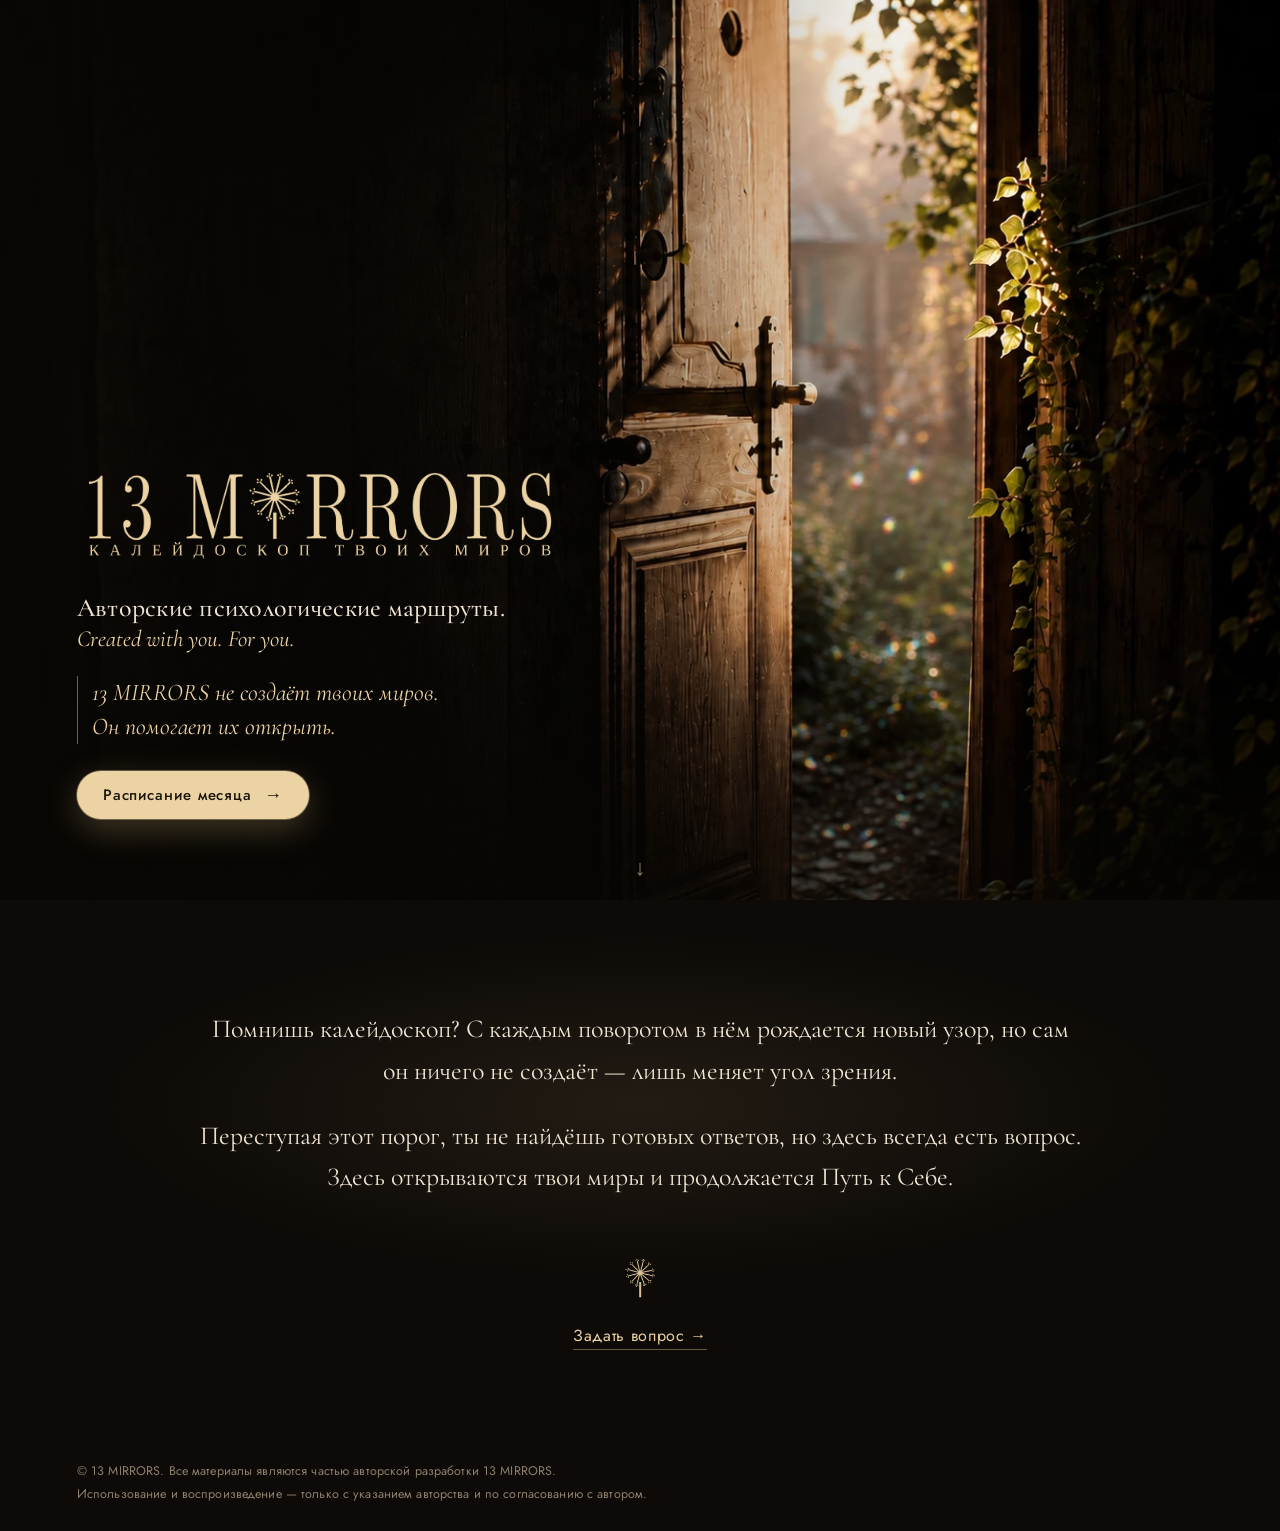
==== index.html @ 4e3cab02 "Гримуар: страница закрыта, пока в панели не включено «Страница открыта» (уводит на главную); ссылка " ====
<!DOCTYPE html>
<html lang="ru">
<head>
<meta charset="UTF-8">
<meta name="viewport" content="width=device-width, initial-scale=1.0, viewport-fit=cover">
<title>13 MIRRORS · Калейдоскоп твоих миров</title>
<meta name="description" content="Авторские психологические маршруты 13 MIRRORS. Created with you. For you.">
<meta property="og:type" content="website">
<meta property="og:site_name" content="13 MIRRORS">
<meta property="og:url" content="https://13mirrors.ru/">
<meta property="og:title" content="13 MIRRORS · Калейдоскоп твоих миров">
<meta property="og:description" content="Авторские психологические маршруты. Created with you. For you.">
<meta property="og:image" content="https://13mirrors.ru/assets/og.jpg">
<meta property="og:image:width" content="1200">
<meta property="og:image:height" content="630">
<meta property="vk:image" content="https://13mirrors.ru/assets/og.jpg">
<meta name="twitter:card" content="summary_large_image">
<meta name="theme-color" content="#0d0a07">
<link rel="icon" href="favicon.svg" type="image/svg+xml">
<link rel="apple-touch-icon" href="assets/apple-touch-icon.png">
<link rel="preload" as="image" href="assets/door-wide.webp" media="(min-aspect-ratio: 4/5)">
<link rel="preload" as="image" href="assets/door-tall.webp" media="(max-aspect-ratio: 4/5)">
<link rel="preconnect" href="https://fonts.googleapis.com">
<link rel="preconnect" href="https://fonts.gstatic.com" crossorigin>
<link rel="stylesheet" href="https://fonts.googleapis.com/css2?family=Cormorant+Garamond:ital,wght@0,400;0,500;0,600;1,400;1,500&family=Jost:wght@400;500&display=swap">
<style>
  :root{
    --night:#0d0a07; --gold:#ecd3a3; --gold-deep:#d9b57a; --cream:#efe4d2; --mute:#b8a88f;
    --serif:'Cormorant Garamond',Georgia,'Times New Roman',serif; --sans:'Jost',-apple-system,'Segoe UI',Roboto,sans-serif;
  }
  *{box-sizing:border-box}
  html,body{margin:0;height:100%}
  body{background:var(--night);color:var(--cream);font-family:var(--serif);-webkit-font-smoothing:antialiased}

  /* Картинка с дверью: на широком экране — на весь экран, текст слева на тёмном;
     на телефоне — вертикальная дверь сверху, мягко уходит в темноту, текст ниже на тёмном фоне */
  .hero{position:relative;min-height:100vh;min-height:100svh;display:flex;flex-direction:column;justify-content:flex-end;background:var(--night);overflow:hidden}
  .bg{position:absolute;inset:0;background:var(--img-wide,url(assets/door-wide.webp)) 62% 50%/cover no-repeat}
  .bg::after{content:"";position:absolute;inset:0;
    background:linear-gradient(90deg,rgba(9,7,4,.86) 0%,rgba(9,7,4,.55) 38%,rgba(9,7,4,.08) 66%,rgba(9,7,4,0) 80%),
               linear-gradient(0deg,rgba(9,7,4,.6) 0%,rgba(9,7,4,0) 32%)}
  @media (max-aspect-ratio:4/5){
    .bg{bottom:auto;height:60svh;background-image:var(--img-tall,url(assets/door-tall.webp));background-position:58% 22%}
    .bg::after{background:linear-gradient(180deg,rgba(9,7,4,0) 0%,rgba(9,7,4,0) 52%,rgba(9,7,4,.75) 80%,var(--night) 100%)}
    .hero{padding-top:44svh}
  }

  .inner{position:relative;width:100%;max-width:1320px;margin:0 auto;
    padding:40px clamp(20px,6vw,88px) calc(clamp(40px,9vh,96px) + env(safe-area-inset-bottom,0px));
    display:flex;flex-direction:column;align-items:flex-start;gap:clamp(18px,2.6vh,26px)}
  /* Логотип — картинка-трафарет: окрашивается в акцентный цвет (по умолчанию золотистый) */
  .logo{display:block;width:clamp(250px,38vw,540px);aspect-ratio:2454/545;background:var(--gold);
    -webkit-mask:url(assets/logo-gold.png) center/contain no-repeat;mask:url(assets/logo-gold.png) center/contain no-repeat}
  h1{margin:0}
  .lead{margin:0;display:flex;flex-direction:column;gap:2px}
  .lead b{font-weight:500;font-size:clamp(20px,2.2vw,26px);letter-spacing:.01em;color:var(--cream)}
  .lead i{font-style:italic;font-size:clamp(18px,1.9vw,23px);color:var(--gold)}
  .promise{margin:0;font-size:clamp(20px,2vw,24px);line-height:1.4;color:var(--gold);font-style:italic;padding-left:14px;border-left:1px solid rgba(236,211,163,.45)}
  .about{margin:0;max-width:29em;font-size:clamp(17px,1.55vw,20px);line-height:1.5;color:var(--mute)}

  .actions{display:flex;flex-wrap:wrap;align-items:center;gap:14px 26px;margin-top:4px}
  .btn{display:inline-flex;align-items:center;gap:12px;padding:15px 26px;border-radius:999px;text-decoration:none;
    background:var(--gold);color:var(--btn-ink,#1c150c);font:500 15px/1.2 var(--sans);letter-spacing:.06em;
    box-shadow:0 0 0 1px rgba(236,211,163,.35),0 10px 34px rgba(217,181,122,.28);transition:transform .18s ease,box-shadow .18s ease,background .18s}
  .btn:hover{transform:translateY(-1px);filter:brightness(1.06);box-shadow:0 0 0 1px rgba(236,211,163,.5),0 14px 40px rgba(217,181,122,.38)}
  .btn span[aria-hidden]{font-size:18px;line-height:1;transition:transform .18s}
  .btn:hover span[aria-hidden]{transform:translateX(3px)}
  .link{color:var(--gold);font:400 15px/1.2 var(--sans);letter-spacing:.04em;text-decoration:none;border-bottom:1px solid rgba(236,211,163,.4);padding-bottom:3px}
  .link:hover{border-bottom-color:var(--gold)}
  a:focus-visible{outline:2px solid var(--gold);outline-offset:4px}

  /* Стрелка «читать дальше» внизу первого экрана */
  .more{position:absolute;left:50%;bottom:calc(14px + env(safe-area-inset-bottom,0px));transform:translateX(-50%);z-index:1;
    color:var(--gold);opacity:.6;text-decoration:none;font:300 22px/1 var(--sans);padding:8px 12px}
  .more:hover{opacity:1}

  /* Текст о калейдоскопе — как стихотворение, по строфам */
  .manifest{position:relative;padding:clamp(72px,12vh,140px) 20px clamp(64px,10vh,120px);display:flex;flex-direction:column;align-items:center;gap:clamp(40px,6vh,64px);
    background:radial-gradient(ellipse 60% 45% at 50% 38%,rgba(217,181,122,.10),rgba(217,181,122,0) 70%),var(--night)}
  .story{max-width:34em;text-align:center;display:flex;flex-direction:column;gap:.9em;font-size:clamp(21px,2.2vw,26px);line-height:1.6;color:var(--cream)}
  .story p{margin:0;text-wrap:pretty}
  /* Пока подгружаются тексты из панели — плавно проявляем, чтобы не мигали старые */
  html.js .t{opacity:0;transition:opacity .5s ease}
  html.js.ready .t{opacity:1}

  footer{position:relative;background:var(--night);color:#8c7f6c;font:400 12.5px/1.55 var(--sans);letter-spacing:.01em}
  footer .inner{padding-top:22px;padding-bottom:calc(26px + env(safe-area-inset-bottom,0px));gap:4px}
  footer p{margin:0;max-width:62em}
  #foot{display:flex;flex-direction:column;gap:4px}

  @media (max-width:600px){
    /* на телефоне кнопка — сразу под фразой, чтобы её было видно без прокрутки; абзац — ниже */
    .actions{order:3}.inner{padding-bottom:calc(34px + env(safe-area-inset-bottom,0px))}
    .logo{width:min(84vw,360px)}
    .inner{align-items:center;text-align:center}
    .lead{align-items:center}
    .promise{border-left:0;padding-left:0}
    .actions{justify-content:center;flex-direction:column;gap:16px;width:100%}
    .more{display:none}
    .btn{width:100%;max-width:340px;justify-content:center}
    footer .inner{align-items:flex-start;text-align:left}
  }
  .end{display:flex;flex-direction:column;align-items:center;gap:22px}
  .grim{font-size:16px;padding-bottom:4px}
  .mark{display:block;width:52px;height:52px;opacity:.9;background:var(--gold);-webkit-mask:url(assets/dandelion-gold.png) center/contain no-repeat;mask:url(assets/dandelion-gold.png) center/contain no-repeat}
  button.link{background:none;border:0;border-bottom:1px solid rgba(236,211,163,.4);border-radius:0;cursor:pointer;font:400 16px/1.2 var(--sans);letter-spacing:.04em;color:var(--gold);padding:0 0 4px}
  button.link:hover{border-bottom-color:var(--gold)}
  button:focus-visible{outline:2px solid var(--gold);outline-offset:4px}
  .modal{position:fixed;inset:0;z-index:10;display:flex;align-items:center;justify-content:center;padding:20px;background:rgba(6,4,2,.72);backdrop-filter:blur(3px);-webkit-backdrop-filter:blur(3px)}
  .modal[hidden]{display:none}
  .modal-box{width:min(380px,100%);background:#17120c;border:1px solid rgba(236,211,163,.22);border-radius:20px;padding:26px 24px 22px;text-align:center;box-shadow:0 30px 80px rgba(0,0,0,.5)}
  .modal-box h2{margin:0 0 6px;font:500 26px/1.2 var(--serif);color:var(--gold)}
  .modal-hint{margin:0 0 18px;color:var(--mute);font-size:18px}
  .channels{display:flex;flex-direction:column;gap:10px}
  .channels a{display:block;padding:13px 16px;border-radius:999px;border:1px solid rgba(236,211,163,.55);color:var(--cream);text-decoration:none;font:500 15px/1.2 var(--sans);letter-spacing:.05em}
  .channels a:hover{background:rgba(236,211,163,.1);border-color:var(--gold)}
  .modal-close{margin-top:14px;background:none;border:0;color:var(--mute);font:400 14px var(--sans);cursor:pointer;padding:8px}
  html{scroll-behavior:smooth}
  @media (prefers-reduced-motion:reduce){ html{scroll-behavior:auto} .btn,.btn span[aria-hidden]{transition:none} }
</style>
</head>
<body>
<script>document.documentElement.className += ' js'; setTimeout(function () { document.documentElement.classList.add('ready'); }, 1500);</script>
<main class="hero">
  <div class="bg" aria-hidden="true"></div>
  <div class="inner">
    <h1><span class="logo" role="img" aria-label="13 MIRRORS — Калейдоскоп твоих миров"></span></h1>
    <p class="lead t"><b id="lead1">Авторские психологические маршруты.</b><i id="lead2">Created with you. For you.</i></p>
    <p class="promise t" id="promise">13 MIRRORS не создаёт твоих миров.<br>Он помогает их открыть.</p>
    <div class="actions">
      <!-- Надпись на кнопке сама берётся из витрины: «Расписание октября», «Расписание ноября»… -->
      <a class="btn" id="schedule" href="/vitrina/"><span class="schedule-text t">Расписание месяца</span><span aria-hidden="true">→</span></a>
    </div>
  </div>
  <a class="more" href="#manifest" aria-label="Читать дальше">↓</a>
</main>
<section class="manifest" id="manifest" aria-label="О 13 MIRRORS">
  <div class="story t" id="story">
    <p>Помнишь калейдоскоп? С каждым поворотом в нём рождается новый узор, но сам он ничего не создаёт&nbsp;— лишь меняет угол зрения.</p>
    <p>Переступая этот порог, ты не найдёшь готовых ответов, но здесь всегда есть вопрос. Здесь открываются твои миры и продолжается Путь к&nbsp;Себе.</p>
  </div>  <div class="end">
    <span class="mark" aria-hidden="true"></span>
    <!-- Ссылка на Гримуар: видна, только если в панели (раздел «Гримуар») включено «Ссылка на главной» -->
    <a class="link grim" id="grim" href="/grimoire/" hidden>Гримуар · книга миров →</a>
    <button type="button" class="link t" id="ask">Задать вопрос →</button>
  </div>
</section>
<!-- Окошко «Задать вопрос»: способы связи берутся из панели витрины (Настройки → Контакты по умолчанию) -->
<div class="modal" id="ask-modal" role="dialog" aria-modal="true" aria-labelledby="ask-title" hidden>
  <div class="modal-box">
    <h2 id="ask-title">Задать вопрос</h2>
    <p class="modal-hint" id="ask-hint">Где вам удобнее написать?</p>
    <div class="channels" id="ask-channels"></div>
    <button type="button" class="modal-close" id="ask-close">Закрыть</button>
  </div>
</div>
<footer>
  <div class="inner">
    <div class="t" id="foot"><p>© 13 MIRRORS. Все материалы являются частью авторской разработки 13 MIRRORS.</p>
    <p>Использование и воспроизведение — только с указанием авторства и по согласованию с автором.</p></div>
  </div>
</footer>
<script>
// Какой месяц сейчас открывается по адресу /vitrina/ — из настроек витрины.
(function () {
  var GEN = ['января', 'февраля', 'марта', 'апреля', 'мая', 'июня', 'июля', 'августа', 'сентября', 'октября', 'ноября', 'декабря'];
  var contacts = {}, scheduleWord = 'Расписание', monthGen = '';

  /* ---- Главная страница из панели (Настройки витрины → home) ----
     Всё необязательно: пустое поле — остаётся то, что написано в этой странице. */
  var FONTS = {
    'Cormorant Garamond': 'ital,wght@0,400;0,500;0,600;1,400;1,500',
    'Lora': 'ital,wght@0,400;0,500;0,600;1,400;1,500',
    'Playfair Display': 'ital,wght@0,400;0,500;0,600;1,400;1,500',
    'Philosopher': 'ital,wght@0,400;0,700;1,400;1,700'
  };
  function lines(el, text) {                       // текст с переносами строк → строки через <br>
    el.textContent = '';
    String(text).split('\n').forEach(function (ln, i) { if (i) el.appendChild(document.createElement('br')); el.appendChild(document.createTextNode(ln)); });
  }
  function paras(el, text) {                       // пустая строка — новый абзац
    el.textContent = '';
    String(text).split(/\n\s*\n/).forEach(function (par) { if (!par.trim()) return; var p = document.createElement('p'); lines(p, par.trim()); el.appendChild(p); });
  }
  function media(src) { return /^(https?:|data:|\/)/.test(src) ? src : '/vitrina/' + src; }
  function ink(hex) {
    var m = /^#?([0-9a-f]{6})$/i.exec(String(hex || '')); if (!m) return '#1c150c';
    var n = parseInt(m[1], 16); return (0.299 * (n >> 16 & 255) + 0.587 * (n >> 8 & 255) + 0.114 * (n & 255)) > 150 ? '#1c150c' : '#fff';
  }
  function set(id, v, fn) { var el = document.getElementById(id); if (el && v != null && String(v).trim()) (fn || function (e, t) { e.textContent = t; })(el, String(v).trim()); }
  function renderSchedule() {
    document.querySelectorAll('.schedule-text').forEach(function (el) { el.textContent = scheduleWord + (monthGen ? ' ' + monthGen : ' месяца'); });
  }
  function applyHome(h) {
    h = h || {};
    var root = document.documentElement.style;
    if (h.imageWide) root.setProperty('--img-wide', 'url("' + media(h.imageWide) + '")'); else root.removeProperty('--img-wide');
    if (h.imageTall) root.setProperty('--img-tall', 'url("' + media(h.imageTall) + '")'); else root.removeProperty('--img-tall');
    if (/^#[0-9a-f]{6}$/i.test(h.accent || '')) { root.setProperty('--gold', h.accent); root.setProperty('--btn-ink', ink(h.accent)); }
    else { root.removeProperty('--gold'); root.removeProperty('--btn-ink'); }
    if (h.font && FONTS[h.font]) {
      if (!document.getElementById('home-font-' + h.font.replace(/\W/g, ''))) {
        var l = document.createElement('link'); l.rel = 'stylesheet'; l.id = 'home-font-' + h.font.replace(/\W/g, '');
        l.href = 'https://fonts.googleapis.com/css2?family=' + h.font.replace(/ /g, '+') + ':' + FONTS[h.font] + '&display=swap';
        document.head.appendChild(l);
      }
      root.setProperty('--serif', "'" + h.font + "',Georgia,'Times New Roman',serif");
    } else root.removeProperty('--serif');
    set('lead1', h.lead1); set('lead2', h.lead2);
    set('promise', h.promise, lines); set('story', h.story, paras); set('foot', h.footer, paras);
    set('ask', h.ask, function (e, t) { e.textContent = t + ' →'; });
    if (h.scheduleWord && String(h.scheduleWord).trim()) scheduleWord = String(h.scheduleWord).trim();
    renderSchedule();
  }
  // Ссылка на Гримуар (settings.grimoire.onHome, надпись — settings.grimoire.homeLink)
  function applyGrim(g) {
    var a = document.getElementById('grim'); g = g || {};
    a.hidden = !(g.onHome && g.open);   // ссылка — только когда страница Гримуара открыта
    a.textContent = (g.homeLink && String(g.homeLink).trim() ? String(g.homeLink).trim() : 'Гримуар · книга миров') + ' →';
  }
  function ready() { document.documentElement.classList.add('ready'); }

  if (/[?&]preview\b/.test(location.search)) {
    // Предпросмотр из панели: черновик приходит сообщением, на сайт ничего не пишется
    window.addEventListener('message', function (e) {
      if (e.origin !== location.origin || !e.data || !e.data.m13home) return;
      contacts = e.data.contacts || {}; monthGen = e.data.monthGen || monthGen; applyHome(e.data.m13home); applyGrim(e.data.grimoire); ready();
    });
    if (window.parent !== window) window.parent.postMessage({ m13homeReady: true }, location.origin);
  }
  fetch('/vitrina/data/settings.json', { cache: 'no-cache' }).then(function (r) { return r.ok ? r.json() : null; }).then(function (s) {
    if (/[?&]preview\b/.test(location.search)) return;
    var m = s && /^(\d{4})-(\d{2})$/.exec(s.currentShowcase || '');
    if (m) monthGen = GEN[+m[2] - 1];
    contacts = (s && s.contacts) || {};
    applyHome(s && s.home); applyGrim(s && s.grimoire);
  }).catch(function () {}).then(function () { if (!/[?&]preview\b/.test(location.search)) { renderSchedule(); ready(); } });

  // «Задать вопрос»: ссылки на Telegram и VK — те же, что у кнопок «Написать» в витрине
  function handle(v, re) { return String(v || '').trim().replace(re, '').replace(/^@/, '').replace(/[/?#].*$/, ''); }
  var CH = [
    ['telegram', 'Telegram', function (v) { var h = handle(v, /^https?:\/\/(www\.)?(t\.me|telegram\.me)\//i); return h && 'https://t.me/' + encodeURIComponent(h); }],
    ['vk', 'VK', function (v) { var h = handle(v, /^https?:\/\/(m\.)?(vk\.com|vk\.me)\//i); return h && 'https://vk.me/' + encodeURIComponent(h); }]
  ];
  var modal = document.getElementById('ask-modal'), opener = document.getElementById('ask');
  function openAsk() {
    var box = document.getElementById('ask-channels'); box.innerHTML = '';
    CH.forEach(function (c) {
      var url = c[2](contacts[c[0]]); if (!url) return;
      var a = document.createElement('a'); a.href = url; a.target = '_blank'; a.rel = 'noopener'; a.textContent = c[1]; box.appendChild(a);
    });
    document.getElementById('ask-hint').textContent = box.children.length ? 'Где вам удобнее написать?' : 'Контакты скоро появятся здесь.';
    modal.hidden = false; document.getElementById('ask-close').focus();
  }
  function closeAsk() { modal.hidden = true; opener.focus(); }
  opener.addEventListener('click', openAsk);
  document.getElementById('ask-close').addEventListener('click', closeAsk);
  modal.addEventListener('click', function (e) { if (e.target === modal) closeAsk(); });
  document.addEventListener('keydown', function (e) { if (e.key === 'Escape' && !modal.hidden) closeAsk(); });
})();
</script>
</body>
</html>
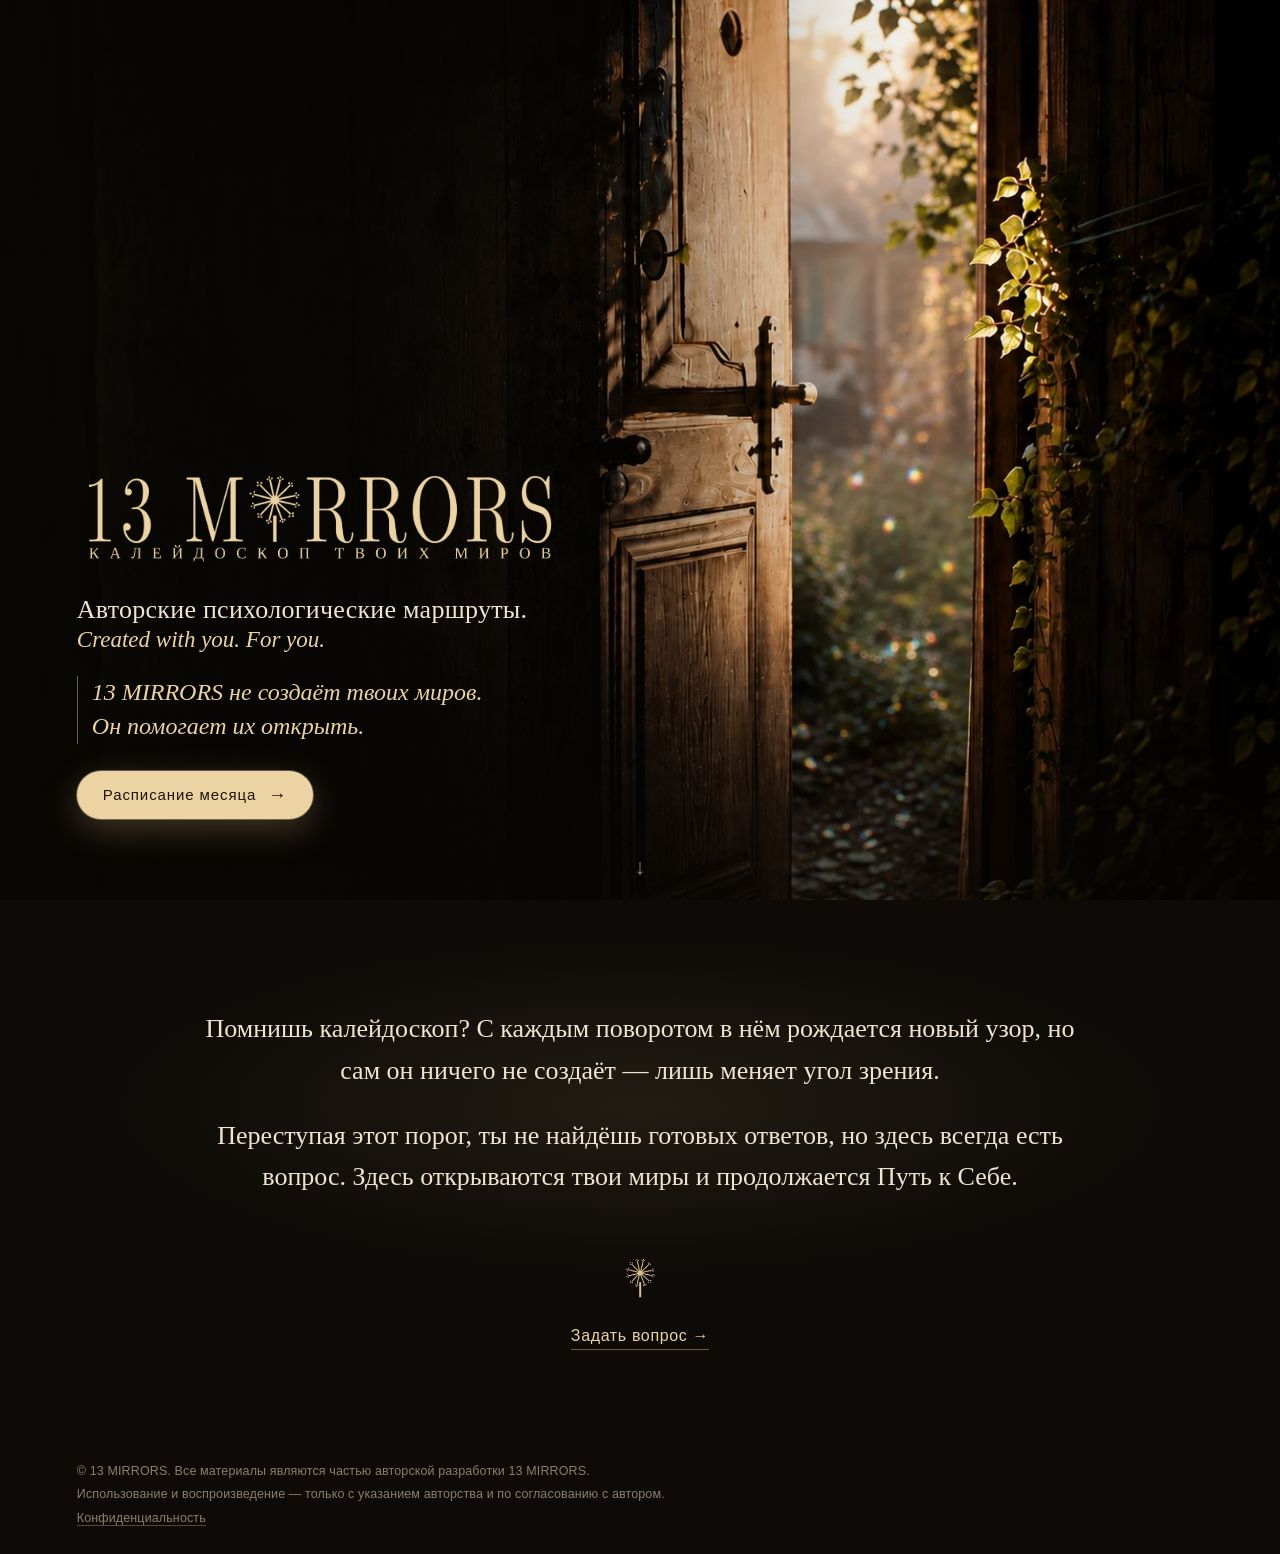
==== commit 00ab55ef: "Убрана Яндекс Метрика; шрифты со своего сайта; страница «Конфиденциальность» Главная, Гримуар и Синя" ====
--- a/index.html
+++ b/index.html
@@ -20,9 +20,9 @@
 <link rel="apple-touch-icon" href="assets/apple-touch-icon.png">
 <link rel="preload" as="image" href="assets/door-wide.webp" media="(min-aspect-ratio: 4/5)">
 <link rel="preload" as="image" href="assets/door-tall.webp" media="(max-aspect-ratio: 4/5)">
-<link rel="preconnect" href="https://fonts.googleapis.com">
-<link rel="preconnect" href="https://fonts.gstatic.com" crossorigin>
-<link rel="stylesheet" href="https://fonts.googleapis.com/css2?family=Cormorant+Garamond:ital,wght@0,400;0,500;0,600;1,400;1,500&family=Jost:wght@400;500&display=swap">
+<!-- Шрифты лежат на самом сайте (копии с Google Fonts в витрине: /vitrina/assets/fonts/) — к Google браузер не обращается -->
+<link rel="stylesheet" href="/vitrina/assets/fonts/cormorant-garamond.css">
+<link rel="stylesheet" href="/vitrina/assets/fonts/jost.css">
 <style>
   :root{
     --night:#0d0a07; --gold:#ecd3a3; --gold-deep:#d9b57a; --cream:#efe4d2; --mute:#b8a88f;
@@ -65,6 +65,10 @@
   .btn:hover{transform:translateY(-1px);filter:brightness(1.06);box-shadow:0 0 0 1px rgba(236,211,163,.5),0 14px 40px rgba(217,181,122,.38)}
   .btn span[aria-hidden]{font-size:18px;line-height:1;transition:transform .18s}
   .btn:hover span[aria-hidden]{transform:translateX(3px)}
+  /* Вторая кнопка (Гримуар): такая же, но без заливки — золотой контур на тёмном стекле */
+  .btn--line{background:rgba(13,10,7,.35);color:var(--gold);box-shadow:0 0 0 1px rgba(236,211,163,.6);-webkit-backdrop-filter:blur(6px);backdrop-filter:blur(6px)}
+  .btn--line:hover{background:rgba(236,211,163,.12);box-shadow:0 0 0 1px var(--gold),0 10px 34px rgba(217,181,122,.18)}
+  .btn[hidden]{display:none}
   .link{color:var(--gold);font:400 15px/1.2 var(--sans);letter-spacing:.04em;text-decoration:none;border-bottom:1px solid rgba(236,211,163,.4);padding-bottom:3px}
   .link:hover{border-bottom-color:var(--gold)}
   a:focus-visible{outline:2px solid var(--gold);outline-offset:4px}
@@ -87,6 +91,9 @@
   footer .inner{padding-top:22px;padding-bottom:calc(26px + env(safe-area-inset-bottom,0px));gap:4px}
   footer p{margin:0;max-width:62em}
   #foot{display:flex;flex-direction:column;gap:4px}
+  /* Ссылка на страницу «Конфиденциальность» — под пометкой внизу (надпись — из панели: Главная страница → privacyTitle) */
+  .priv{color:inherit;text-decoration:underline;text-decoration-color:rgba(140,127,108,.55);text-underline-offset:3px}
+  .priv:hover{color:var(--gold);text-decoration-color:currentColor}
 
   @media (max-width:600px){
     /* на телефоне кнопка — сразу под фразой, чтобы её было видно без прокрутки; абзац — ниже */
@@ -130,6 +137,8 @@
     <div class="actions">
       <!-- Надпись на кнопке сама берётся из витрины: «Расписание октября», «Расписание ноября»… -->
       <a class="btn" id="schedule" href="/vitrina/"><span class="schedule-text t">Расписание месяца</span><span aria-hidden="true">→</span></a>
+      <!-- Кнопка Гримуара: видна, если в панели (раздел «Гримуар») страница открыта и включено «Кнопка рядом с расписанием» -->
+      <a class="btn btn--line" id="grim-btn" href="/grimoire/" hidden><span id="grim-btn-text">Открыть Гримуар</span><span aria-hidden="true">→</span></a>
     </div>
   </div>
   <a class="more" href="#manifest" aria-label="Читать дальше">↓</a>
@@ -158,6 +167,7 @@
   <div class="inner">
     <div class="t" id="foot"><p>© 13 MIRRORS. Все материалы являются частью авторской разработки 13 MIRRORS.</p>
     <p>Использование и воспроизведение — только с указанием авторства и по согласованию с автором.</p></div>
+    <p class="t"><a class="priv" id="priv" href="/privacy/">Конфиденциальность</a></p>
   </div>
 </footer>
 <script>
@@ -168,12 +178,7 @@
 
   /* ---- Главная страница из панели (Настройки витрины → home) ----
      Всё необязательно: пустое поле — остаётся то, что написано в этой странице. */
-  var FONTS = {
-    'Cormorant Garamond': 'ital,wght@0,400;0,500;0,600;1,400;1,500',
-    'Lora': 'ital,wght@0,400;0,500;0,600;1,400;1,500',
-    'Playfair Display': 'ital,wght@0,400;0,500;0,600;1,400;1,500',
-    'Philosopher': 'ital,wght@0,400;0,700;1,400;1,700'
-  };
+  var FONTS = { 'Cormorant Garamond': 'cormorant-garamond', 'Lora': 'lora', 'Playfair Display': 'playfair-display', 'Philosopher': 'philosopher' }; // файлы — /vitrina/assets/fonts/<имя>.css
   function lines(el, text) {                       // текст с переносами строк → строки через <br>
     el.textContent = '';
     String(text).split('\n').forEach(function (ln, i) { if (i) el.appendChild(document.createElement('br')); el.appendChild(document.createTextNode(ln)); });
@@ -201,22 +206,25 @@
     if (h.font && FONTS[h.font]) {
       if (!document.getElementById('home-font-' + h.font.replace(/\W/g, ''))) {
         var l = document.createElement('link'); l.rel = 'stylesheet'; l.id = 'home-font-' + h.font.replace(/\W/g, '');
-        l.href = 'https://fonts.googleapis.com/css2?family=' + h.font.replace(/ /g, '+') + ':' + FONTS[h.font] + '&display=swap';
+        l.href = '/vitrina/assets/fonts/' + FONTS[h.font] + '.css';
         document.head.appendChild(l);
       }
       root.setProperty('--serif', "'" + h.font + "',Georgia,'Times New Roman',serif");
     } else root.removeProperty('--serif');
     set('lead1', h.lead1); set('lead2', h.lead2);
-    set('promise', h.promise, lines); set('story', h.story, paras); set('foot', h.footer, paras);
+    set('promise', h.promise, lines); set('story', h.story, paras); set('foot', h.footer, paras); set('priv', h.privacyTitle);
     set('ask', h.ask, function (e, t) { e.textContent = t + ' →'; });
     if (h.scheduleWord && String(h.scheduleWord).trim()) scheduleWord = String(h.scheduleWord).trim();
     renderSchedule();
   }
-  // Ссылка на Гримуар (settings.grimoire.onHome, надпись — settings.grimoire.homeLink)
+  // Гримуар на главной — только когда его страница открыта (settings.grimoire.open):
+  // кнопка рядом с расписанием (homeBtn, по умолчанию да; надпись — homeBtnText) и ссылка внизу (onHome, надпись — homeLink)
   function applyGrim(g) {
-    var a = document.getElementById('grim'); g = g || {};
-    a.hidden = !(g.onHome && g.open);   // ссылка — только когда страница Гримуара открыта
+    var a = document.getElementById('grim'), b = document.getElementById('grim-btn'); g = g || {};
+    a.hidden = !(g.onHome && g.open);
     a.textContent = (g.homeLink && String(g.homeLink).trim() ? String(g.homeLink).trim() : 'Гримуар · книга миров') + ' →';
+    b.hidden = !(g.open && g.homeBtn !== false);
+    document.getElementById('grim-btn-text').textContent = g.homeBtnText && String(g.homeBtnText).trim() ? String(g.homeBtnText).trim() : 'Открыть Гримуар';
   }
   function ready() { document.documentElement.classList.add('ready'); }
 
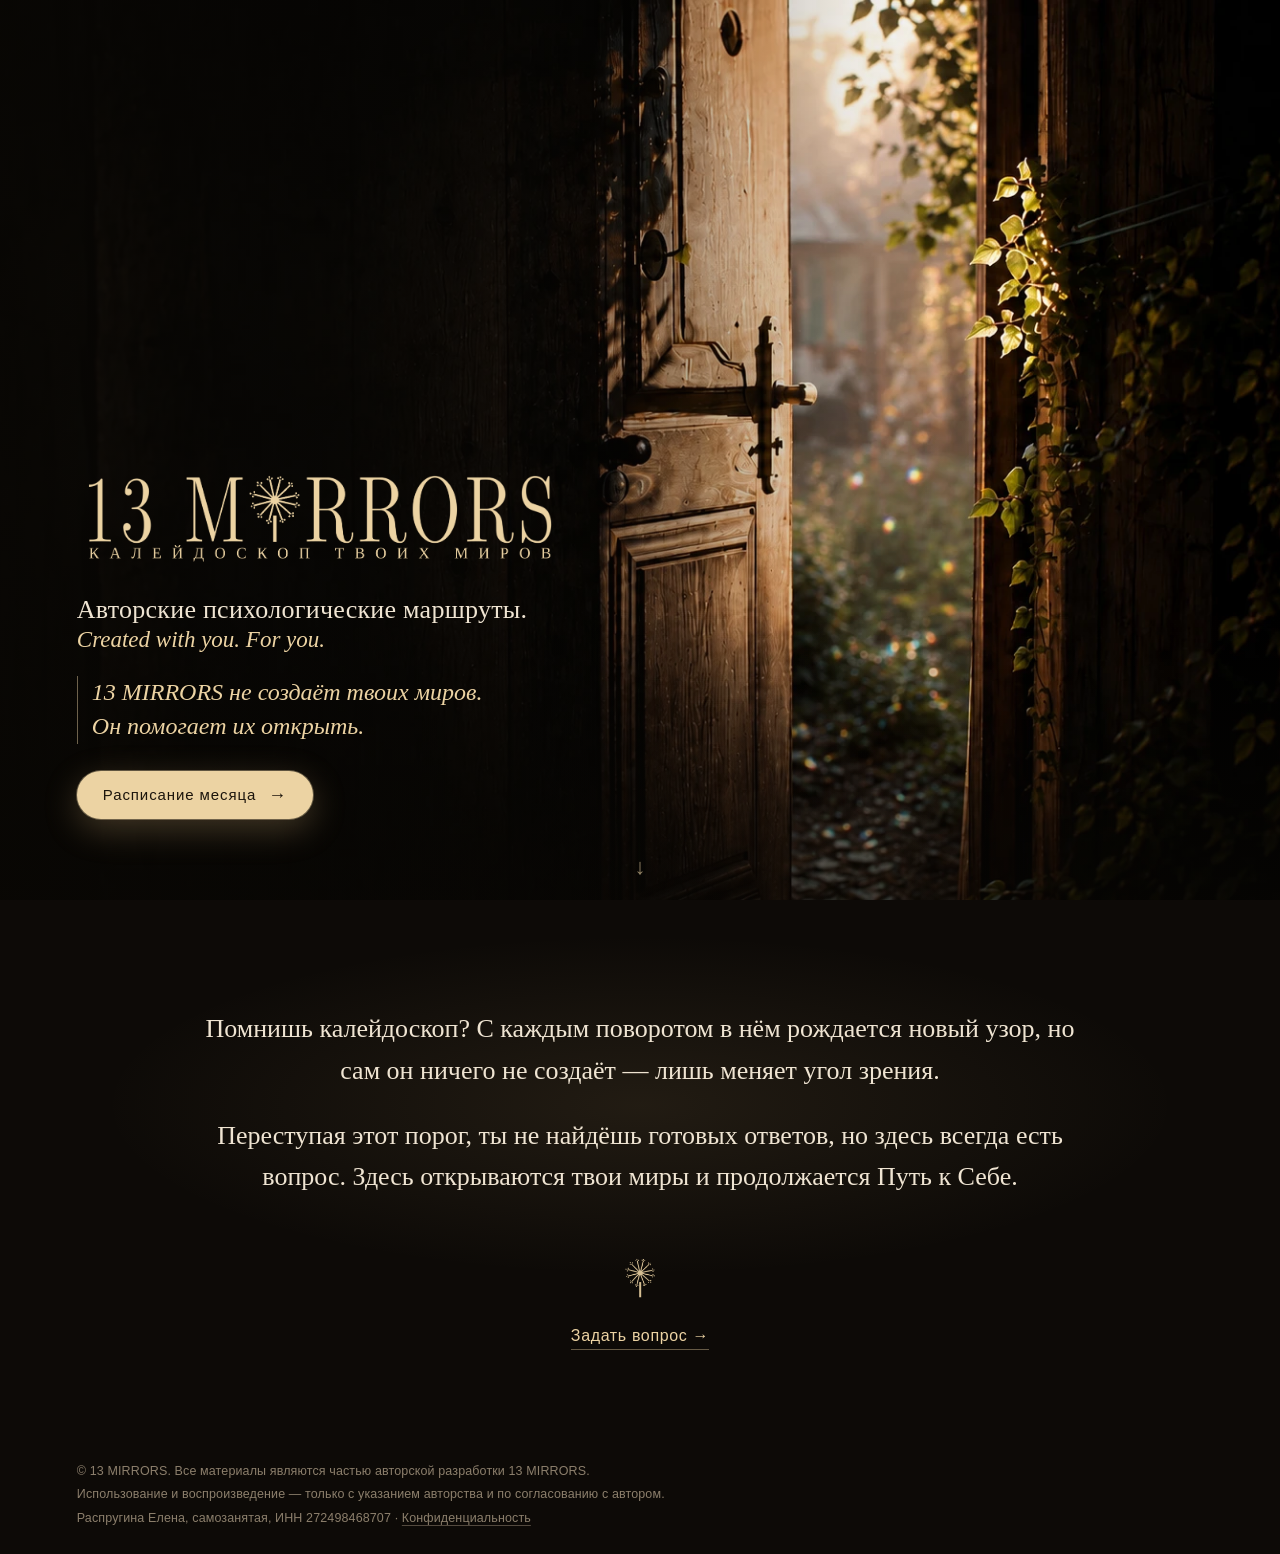
==== commit 42736c87: "Строка внизу: Распругина Елена, самозанятая, ИНН · Telegram · VK · Конфиденциальность На главной, в " ====
--- a/index.html
+++ b/index.html
@@ -91,7 +91,7 @@
   footer .inner{padding-top:22px;padding-bottom:calc(26px + env(safe-area-inset-bottom,0px));gap:4px}
   footer p{margin:0;max-width:62em}
   #foot{display:flex;flex-direction:column;gap:4px}
-  /* Ссылка на страницу «Конфиденциальность» — под пометкой внизу (надпись — из панели: Главная страница → privacyTitle) */
+  /* Строка внизу, под пометкой: имя, статус, ИНН (панель: Главная страница → home.legal), Telegram и VK (Настройки → Контакты), «Конфиденциальность» (надпись — privacyTitle) */
   .priv{color:inherit;text-decoration:underline;text-decoration-color:rgba(140,127,108,.55);text-underline-offset:3px}
   .priv:hover{color:var(--gold);text-decoration-color:currentColor}
 
@@ -167,7 +167,7 @@
   <div class="inner">
     <div class="t" id="foot"><p>© 13 MIRRORS. Все материалы являются частью авторской разработки 13 MIRRORS.</p>
     <p>Использование и воспроизведение — только с указанием авторства и по согласованию с автором.</p></div>
-    <p class="t"><a class="priv" id="priv" href="/privacy/">Конфиденциальность</a></p>
+    <p class="t" id="legal" data-def="Распругина Елена, самозанятая, ИНН 272498468707">Распругина Елена, самозанятая, ИНН 272498468707 · <a class="priv" href="/privacy/">Конфиденциальность</a></p>
   </div>
 </footer>
 <script>
@@ -193,6 +193,25 @@
     var n = parseInt(m[1], 16); return (0.299 * (n >> 16 & 255) + 0.587 * (n >> 8 & 255) + 0.114 * (n & 255)) > 150 ? '#1c150c' : '#fff';
   }
   function set(id, v, fn) { var el = document.getElementById(id); if (el && v != null && String(v).trim()) (fn || function (e, t) { e.textContent = t; })(el, String(v).trim()); }
+  // Строка внизу: имя, статус, ИНН (home.legal; пусто — как в странице, один пробел — спрятать), Telegram и VK — из «Контакты по умолчанию»,
+  // ссылка «Конфиденциальность» (надпись — home.privacyTitle; на самой этой странице ссылки нет)
+  function legalLine(h, c) {
+    var box = document.getElementById('legal'); if (!box) return;
+    h = h || {}; c = c || {};
+    var t = h.legal == null || h.legal === '' ? box.getAttribute('data-def') : String(h.legal).trim(), parts = [];
+    if (t) parts.push(document.createTextNode(t));
+    function hd(v, re) { return String(v || '').trim().replace(re, '').replace(/^@/, '').replace(/[/?#].*$/, ''); }
+    [['Telegram', hd(c.telegram, /^https?:\/\/(www\.)?(t\.me|telegram\.me)\//i), 'https://t.me/'], ['VK', hd(c.vk, /^https?:\/\/(m\.)?(vk\.com|vk\.me)\//i), 'https://vk.me/']].forEach(function (x) {
+      if (!x[1]) return;
+      var a = document.createElement('a'); a.className = 'priv'; a.href = x[2] + encodeURIComponent(x[1]); a.target = '_blank'; a.rel = 'noopener'; a.textContent = x[0]; parts.push(a);
+    });
+    if (!box.getAttribute('data-self')) {
+      var p = document.createElement('a'); p.className = 'priv'; p.href = '/privacy/';
+      p.textContent = h.privacyTitle && String(h.privacyTitle).trim() ? String(h.privacyTitle).trim() : 'Конфиденциальность'; parts.push(p);
+    }
+    box.textContent = '';
+    parts.forEach(function (n, i) { if (i) box.appendChild(document.createTextNode(' · ')); box.appendChild(n); });
+  }
   function renderSchedule() {
     document.querySelectorAll('.schedule-text').forEach(function (el) { el.textContent = scheduleWord + (monthGen ? ' ' + monthGen : ' месяца'); });
   }
@@ -212,7 +231,7 @@
       root.setProperty('--serif', "'" + h.font + "',Georgia,'Times New Roman',serif");
     } else root.removeProperty('--serif');
     set('lead1', h.lead1); set('lead2', h.lead2);
-    set('promise', h.promise, lines); set('story', h.story, paras); set('foot', h.footer, paras); set('priv', h.privacyTitle);
+    set('promise', h.promise, lines); set('story', h.story, paras); set('foot', h.footer, paras); legalLine(h, contacts);
     set('ask', h.ask, function (e, t) { e.textContent = t + ' →'; });
     if (h.scheduleWord && String(h.scheduleWord).trim()) scheduleWord = String(h.scheduleWord).trim();
     renderSchedule();
